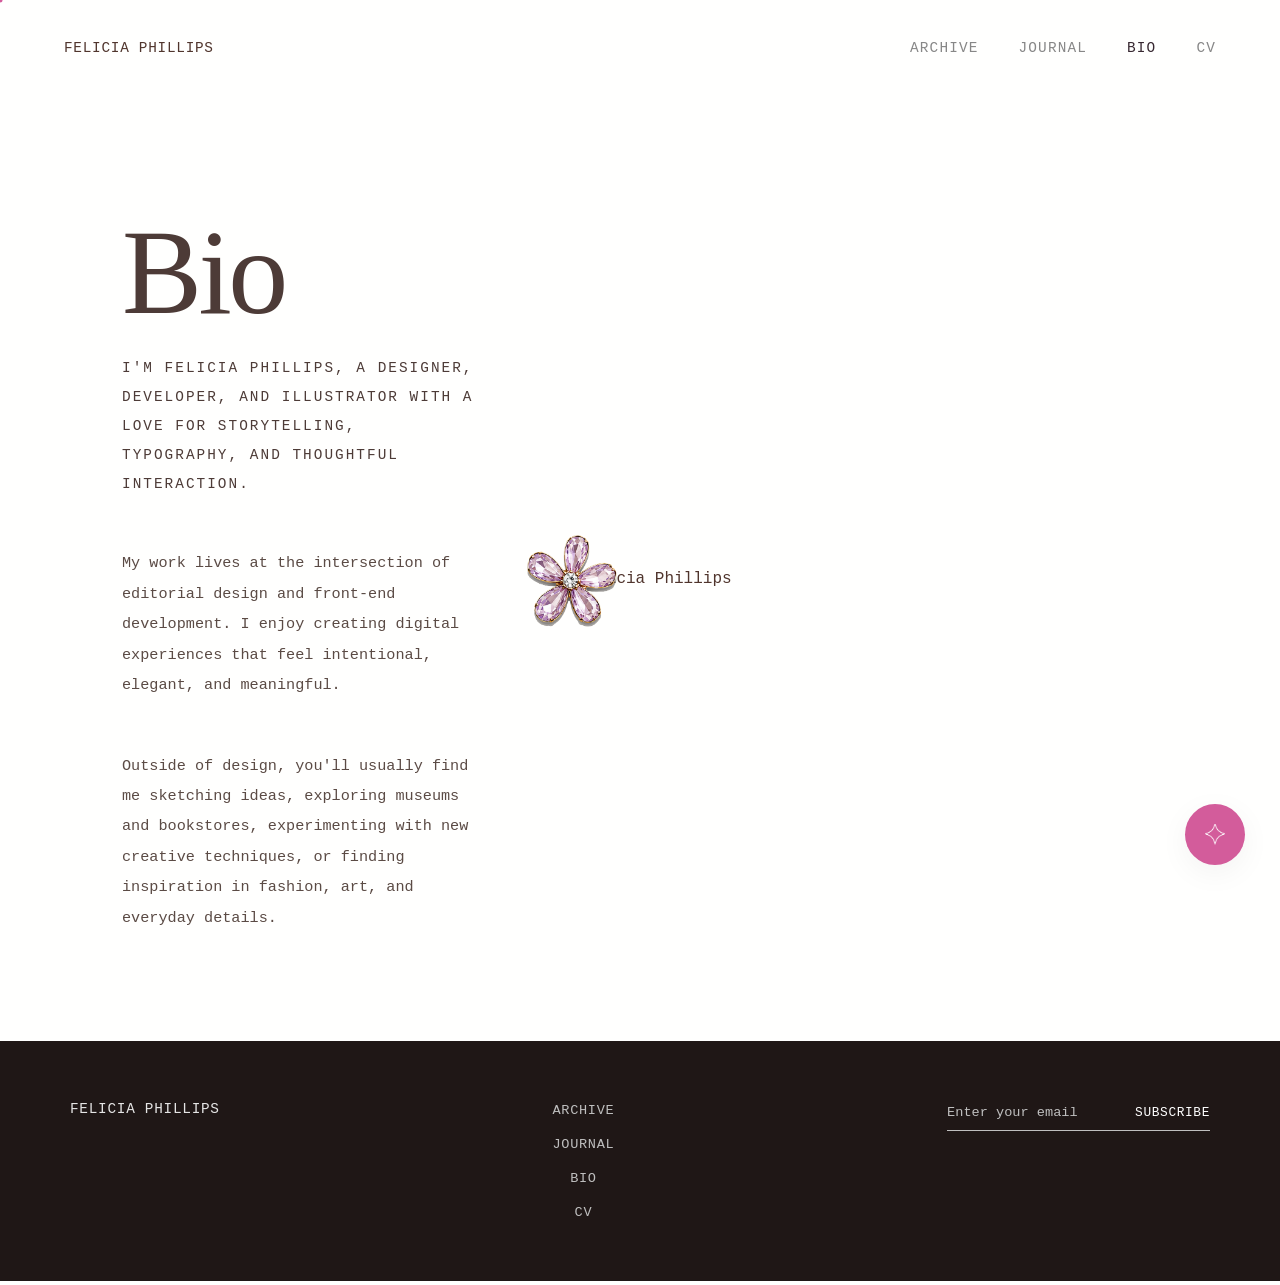
==== bio.html @ 668a7ea1 "Update 🐚" ====
<!DOCTYPE html>
<html lang="en">

<head>
    <meta charset="UTF-8">
    <meta name="viewport" content="width=device-width, initial-scale=1.0">
    <title>Felicia Phillips ꕤ</title>
    <link rel="stylesheet" href="styles.css">
    <link rel="stylesheet" href="https://use.typekit.net/wfd1msr.css">
    <link rel="stylesheet" href="bio-styles.css">
</head>

<body>

    <div class="cursor"></div>

    <header>

        <nav class="navbar">

            <a href="./index.html" class="logo">
                Felicia Phillips
            </a>

            <ul class="nav-links">
                <li><a href="./index.html">Archive</a></li>
                <li><a href="./journal.html">Journal</a></li>
                <li class="active"><a href="./bio.html">Bio</a></li>
                <li><a href="./cv.html">CV</a></li>
            </ul>

        </nav>

    </header>

  <main class="bio-page">

    <section class="bio-content">

        <h1 class="bio-title">Bio</h1>

        <p class="headline-text">
            I'm Felicia Phillips, a designer, developer, and illustrator
            with a love for storytelling, typography, and thoughtful interaction.
        </p>
        <br>
        <p class="bio-text">
            My work lives at the intersection of editorial design and
            front-end development. I enjoy creating digital experiences
            that feel intentional, elegant, and meaningful.
        </p>
        <br>
        <p class="bio-text">
            Outside of design, you'll usually find me sketching 
            ideas, exploring museums and bookstores, experimenting 
            with new creative techniques, or finding inspiration 
            in fashion, art, and everyday details.
        </p>

    </section>

   <div class="bio-image">

    <img class="portrait"
         src="images/your-photo.jpg"
         alt="Felicia Phillips">

    <img class="flower-gem"
         src="images/Flower-Gem.png"
         alt="">

    <img class="moon-gem"
         src="imageS/Moon_Gem.png"
         alt="">

</div>

</main>

    <footer class="editorial-footer">
        <div class="footer-brand">
            <p class="brand-name">Felicia Phillips</p>
        </div>

        <nav class="footer-nav">
            <ul class="footer-links">
                <li><a href="./index.html">Archive</a></li>
                <li><a href="./journal.html">Journal</a></li>
                <li><a href="./bio.html">Bio</a></li>
                <li><a href="./cv.html">CV</a></li>
            </ul>
        </nav>

        <form class="footer-form">
            <div class="input-group">
                <input type="email" placeholder="Enter your email" required />
                <button type="submit">Subscribe</button>
            </div>
        </form>
    </footer>



    <button class="chatbot">
        <img src="images/twinkle.png" alt="">
    </button>

    <script src="scripts.js"></script>

</body>

</html>
---- styles.css ----
/* Reset */

* {
    margin: 0;
    padding: 0;
    box-sizing: border-box;
    cursor: none;
}

html {
    scroll-behavior: smooth;
}

/* Global */

body {
    font-family: "IBM Plex Mono", monospace;
    font-weight: 100;
    color: #50352d;
    background: #fffffe;
}

/* Cursor */

.cursor {
    position: fixed;
    width: 5px;
    height: 5px;
    background:  #d35c9b;
    border-radius: 50%;
    pointer-events: none;
    transform: translate(-50%, -50%);
    z-index: 9999;
    transition:
        transform .08s ease,
        width .2s ease,
        height .2s ease;
}

/* Navigation */

.navbar {
    display: flex;
    justify-content: space-between;
    align-items: center;
    padding: 2.5rem 4rem;
    font-size: 0.9rem;
    margin-bottom:100px;
}

.logo {
    text-decoration: none;
    color: inherit;
    text-transform: uppercase;
    letter-spacing: .05em;
}

.nav-links {
    display: flex;
    gap: 2.5rem;
    list-style: none;
}

.nav-links a {
    text-decoration: none;
    color: #878787;
    letter-spacing: .08em;
    text-transform: uppercase;
    transition: opacity .3s;
     font-weight: 100;
    
}

.active a {
    color: #372831;
}

.nav-links a:hover {
    opacity: .35;
}




/* --- Footer Container --- */
footer.editorial-footer {
  background-color: #1f1716;; 
  color: #ffffff;
  display: flex;
  flex-direction: row;
  justify-content: space-between;
  align-items: flex-start;
  padding: 60px 70px; 
  margin-top: 80px;
  font-family: monospace, monospace; 
}

/* --- Brand Name --- */
.brand-name {
  font-size: 0.9rem;
  letter-spacing: 0.05em;
  text-transform: uppercase;
  margin: 0;
  color: #e5e5e5;
}

/* --- Navigation & Links --- */
footer ul.footer-links {
  list-style: none; 
  padding: 0;
  margin: 0;
  display: flex;
  flex-direction: column;
  gap: 16px;
  text-align: center;
}

footer ul.footer-links a {
  color: #bfbfbf;
  text-decoration: none;
  font-size: 0.85rem;
  text-transform: uppercase;
  letter-spacing: 0.05em;
  transition: color 0.2s ease, transform 0.2s ease;
  display: inline-block;
}

footer ul.footer-links a:hover {
  color: #ffffff;
  transform: translateY(-1px);
}


.footer-form {
  display: flex;
  align-items: center;
}

.input-group {
  display: flex;
  align-items: center;
  border-bottom: 1px solid #bfbfbf; 
  padding-bottom: 6px;
  transition: border-color 0.3s ease;
}

.input-group:focus-within {
  border-bottom-color: #ffffff; 
}

.footer-form input[type="email"] {
  background: transparent;
  border: none;
  outline: none;
  color: #ffffff;
  font-family: inherit;
  font-size: 0.85rem;
  padding: 4px 8px 4px 0;
  width: 180px;
}

.footer-form input[type="email"]::placeholder {
  color: #bfbfbf;
}

.footer-form button[type="submit"] {
  background: transparent;
  border: none;
  color: #ffffff;
  font-family: inherit;
  font-size: 0.8rem;
  text-transform: uppercase;
  letter-spacing: 0.05em;
  cursor: pointer;
  padding: 4px 0 4px 8px;
  transition: opacity 0.2s ease;
}

.footer-form button[type="submit"]:hover {
  opacity: 0.7;
}



/* Chatbot */

.chatbot {
    position: fixed;
    bottom: 35px;
    right: 35px;
    display: flex;
    align-items: center;
    gap: 14px;
    padding: 20px;
    background: #d35c9b;
    border:none;
    border-radius: 50%;
    font-size: .875rem;
    letter-spacing: .08em;
    text-transform: uppercase;
    box-shadow: 0 8px 30px rgba(0,0,0,.05);
    transition:
        transform .35s ease,
        box-shadow .35s ease;
    z-index: 1000;
}

.chatbot img {
    width: 20px;
    height: auto;
    flex-shrink: 0;
}

.chatbot:hover {
    transform: translateY(-3px);
    box-shadow: 0 18px 40px rgba(0,0,0,.08);
}
---- bio-styles.css ----
.bio-page {
    max-width: 1100px;
    min-height: 85vh;

    margin: 0 auto;
    padding: 0 2rem;

    display: flex;
    align-items: center;
    justify-content: space-between;

    gap: 5rem;
}



.bio-content {
    flex: .9;
    max-width: 360px;
}

.bio-title {
    font-family: ivypresto-display, serif;
    font-weight: 100;
    font-size: 7.5rem;
    line-height: .82;
    letter-spacing: -.03em;

    color: #4d3b37;

    margin-bottom: 2rem;
}

.headline-text {
    font-size: .9rem;
    text-transform: uppercase;
    letter-spacing: .14em;
    line-height: 2;
    color: #4d3b37;

    margin-bottom: 2rem;
}

.bio-text {
    font-size: .95rem;
    line-height: 2;
    color: #5b4b45;

    margin-bottom: 2rem;
}

.bio-content p:last-child {
    margin-bottom: 0;
}



.bio-footer {
    margin-top: 4rem;

    text-transform: uppercase;
    letter-spacing: .14em;
    font-size: .72rem;
    line-height: 2;
}

.bio-footer .stars {
    color: #ddb35d;
    font-size: 1rem;
    margin-bottom: 1rem;
}



.bio-image {
    flex: 1;

    position: relative;
}

.bio-image .portrait {
    width: 100%;
    display: block;
}

.bio-image .flower-gem {
    position: absolute;

    width: 90px;

    top: -35px;
    left: -35px;

    z-index: 5;
}

.bio-image .moon-gem {
    position: absolute;

    width: 110px;

    right: -35px;
    bottom: -35px;

    z-index: 5;
}



@media (max-width: 900px) {

    .bio-page {
        flex-direction: column;
        text-align: center;

        gap: 3rem;

        padding-top: 3rem;
        padding-bottom: 5rem;
    }


    .bio-content {
        max-width: 550px;
        margin-bottom:90px;
    }

    .bio-title {
        font-size: 5rem;
    }

    .bio-image {
        max-width: 450px;
    }

    .bio-image .flower-gem {
        left: -15px;
        top: -15px;
    }

    .bio-image .moon-gem {
        right: -15px;
        bottom: -15px;
    }
    .bio-image .portrait {
    display: none;
}

}
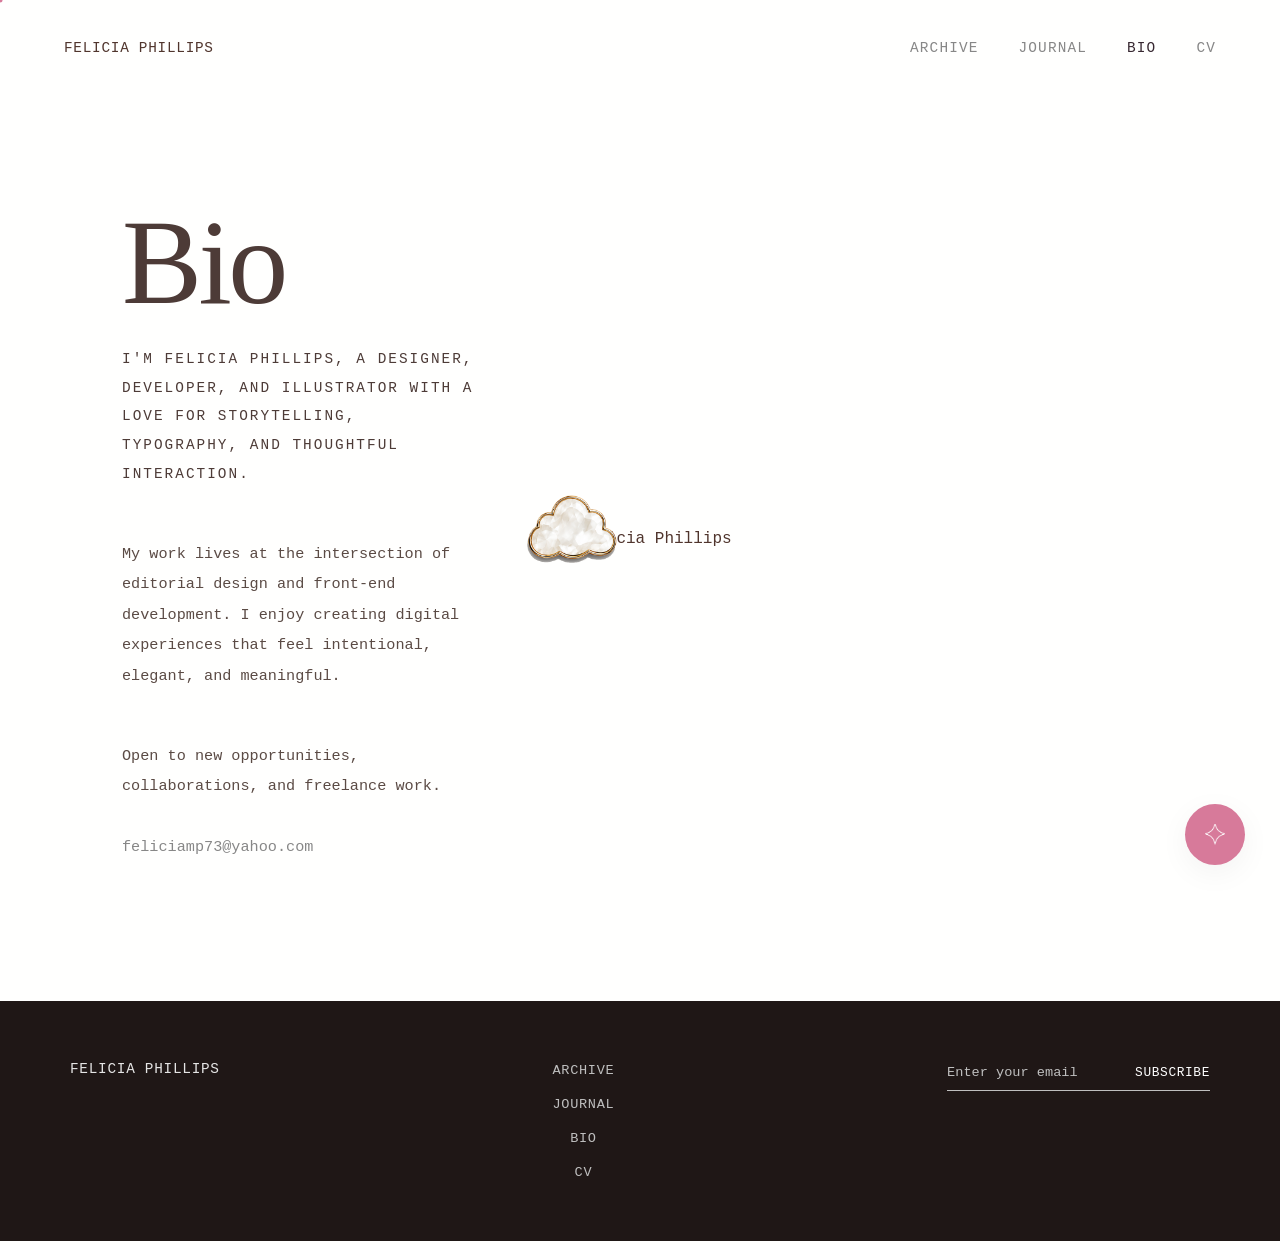
==== commit 83894e1a: "Update" ====
--- a/bio.html
+++ b/bio.html
@@ -33,49 +33,46 @@
 
     </header>
 
-  <main class="bio-page">
+    <main class="bio-page">
 
-    <section class="bio-content">
+        <section class="bio-content">
 
-        <h1 class="bio-title">Bio</h1>
+            <h1 class="bio-title">Bio</h1>
 
-        <p class="headline-text">
-            I'm Felicia Phillips, a designer, developer, and illustrator
-            with a love for storytelling, typography, and thoughtful interaction.
-        </p>
-        <br>
-        <p class="bio-text">
-            My work lives at the intersection of editorial design and
-            front-end development. I enjoy creating digital experiences
-            that feel intentional, elegant, and meaningful.
-        </p>
-        <br>
-        <p class="bio-text">
-            Outside of design, you'll usually find me sketching 
-            ideas, exploring museums and bookstores, experimenting 
-            with new creative techniques, or finding inspiration 
-            in fashion, art, and everyday details.
-        </p>
+            <p class="headline-text">
+                I'm Felicia Phillips, a designer, developer, and illustrator
+                with a love for storytelling, typography, and thoughtful interaction.
+            </p>
+            <br>
+            <p class="bio-text">
+                My work lives at the intersection of editorial design and
+                front-end development. I enjoy creating digital experiences
+                that feel intentional, elegant, and meaningful.
+            </p>
+            <br>
+            <p class="bio-text">
+                Open to new opportunities,
+                collaborations, and freelance work.
+                <br><br>
 
-    </section>
+                <a href="mailto:feliciamp73@yahoo.com">
+                    feliciamp73@yahoo.com
+                </a>
+            </p>
 
-   <div class="bio-image">
+        </section>
 
-    <img class="portrait"
-         src="images/your-photo.jpg"
-         alt="Felicia Phillips">
+        <div class="bio-image">
 
-    <img class="flower-gem"
-         src="images/Flower-Gem.png"
-         alt="">
+            <img class="portrait" src="images/your-photo.jpg" alt="Felicia Phillips">
 
-    <img class="moon-gem"
-         src="imageS/Moon_Gem.png"
-         alt="">
+            <img class="flower-gem" src="images/Cloud_Gem.png" alt="">
 
-</div>
+            <img class="moon-gem" src="imageS/Moon_Gem.png" alt="">
 
-</main>
+        </div>
+
+    </main>
 
     <footer class="editorial-footer">
         <div class="footer-brand">
--- a/styles.css
+++ b/styles.css
@@ -26,7 +26,7 @@
     position: fixed;
     width: 5px;
     height: 5px;
-    background:  #d35c9b;
+    background:   #D77A9A;
     border-radius: 50%;
     pointer-events: none;
     transform: translate(-50%, -50%);
@@ -45,7 +45,7 @@
     align-items: center;
     padding: 2.5rem 4rem;
     font-size: 0.9rem;
-    margin-bottom:100px;
+    margin-bottom:60px;
 }
 
 .logo {
@@ -192,7 +192,7 @@
     align-items: center;
     gap: 14px;
     padding: 20px;
-    background: #d35c9b;
+    background: #D77A9A;
     border:none;
     border-radius: 50%;
     font-size: .875rem;
--- a/bio-styles.css
+++ b/bio-styles.css
@@ -55,24 +55,6 @@
 }
 
 
-
-.bio-footer {
-    margin-top: 4rem;
-
-    text-transform: uppercase;
-    letter-spacing: .14em;
-    font-size: .72rem;
-    line-height: 2;
-}
-
-.bio-footer .stars {
-    color: #ddb35d;
-    font-size: 1rem;
-    margin-bottom: 1rem;
-}
-
-
-
 .bio-image {
     flex: 1;
 
@@ -106,6 +88,10 @@
     z-index: 5;
 }
 
+a {
+    color: #878787;
+    text-decoration: none;
+}
 
 
 @media (max-width: 900px) {
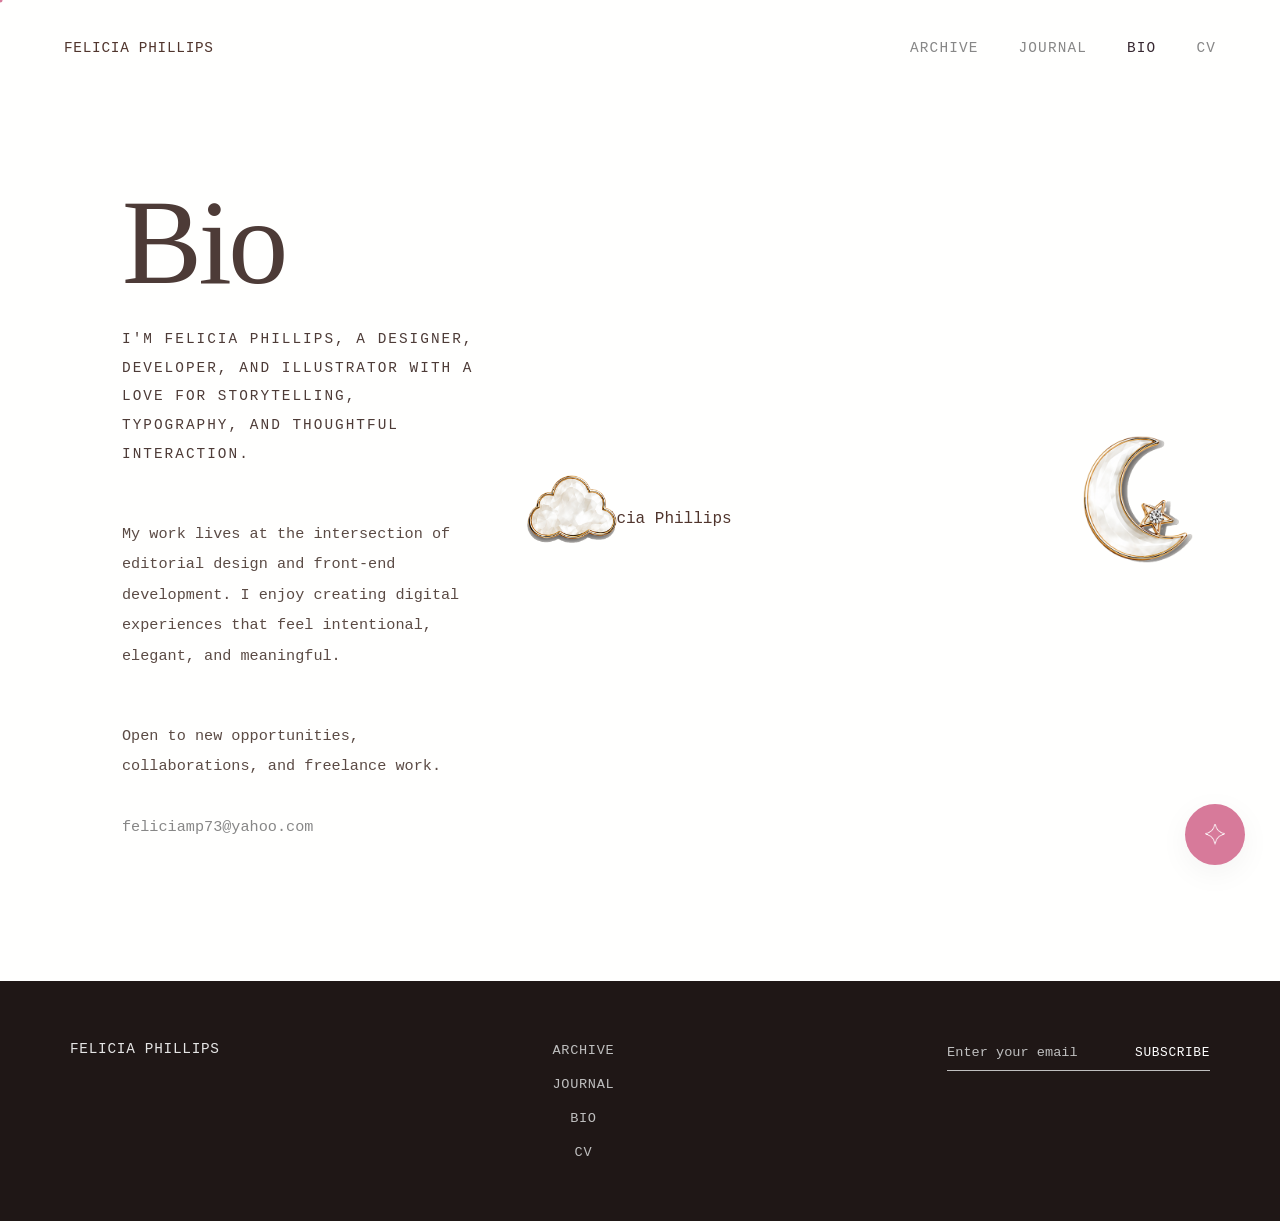
==== commit 22bf1d2d: "Update bio.html" ====
--- a/bio.html
+++ b/bio.html
@@ -68,7 +68,7 @@
 
             <img class="flower-gem" src="images/Cloud_Gem.png" alt="">
 
-            <img class="moon-gem" src="imageS/Moon_Gem.png" alt="">
+            <img class="moon-gem" src="images/Moon_Gem.png" alt="">
 
         </div>
 
--- a/styles.css
+++ b/styles.css
@@ -45,7 +45,7 @@
     align-items: center;
     padding: 2.5rem 4rem;
     font-size: 0.9rem;
-    margin-bottom:60px;
+    margin-bottom:40px;
 }
 
 .logo {
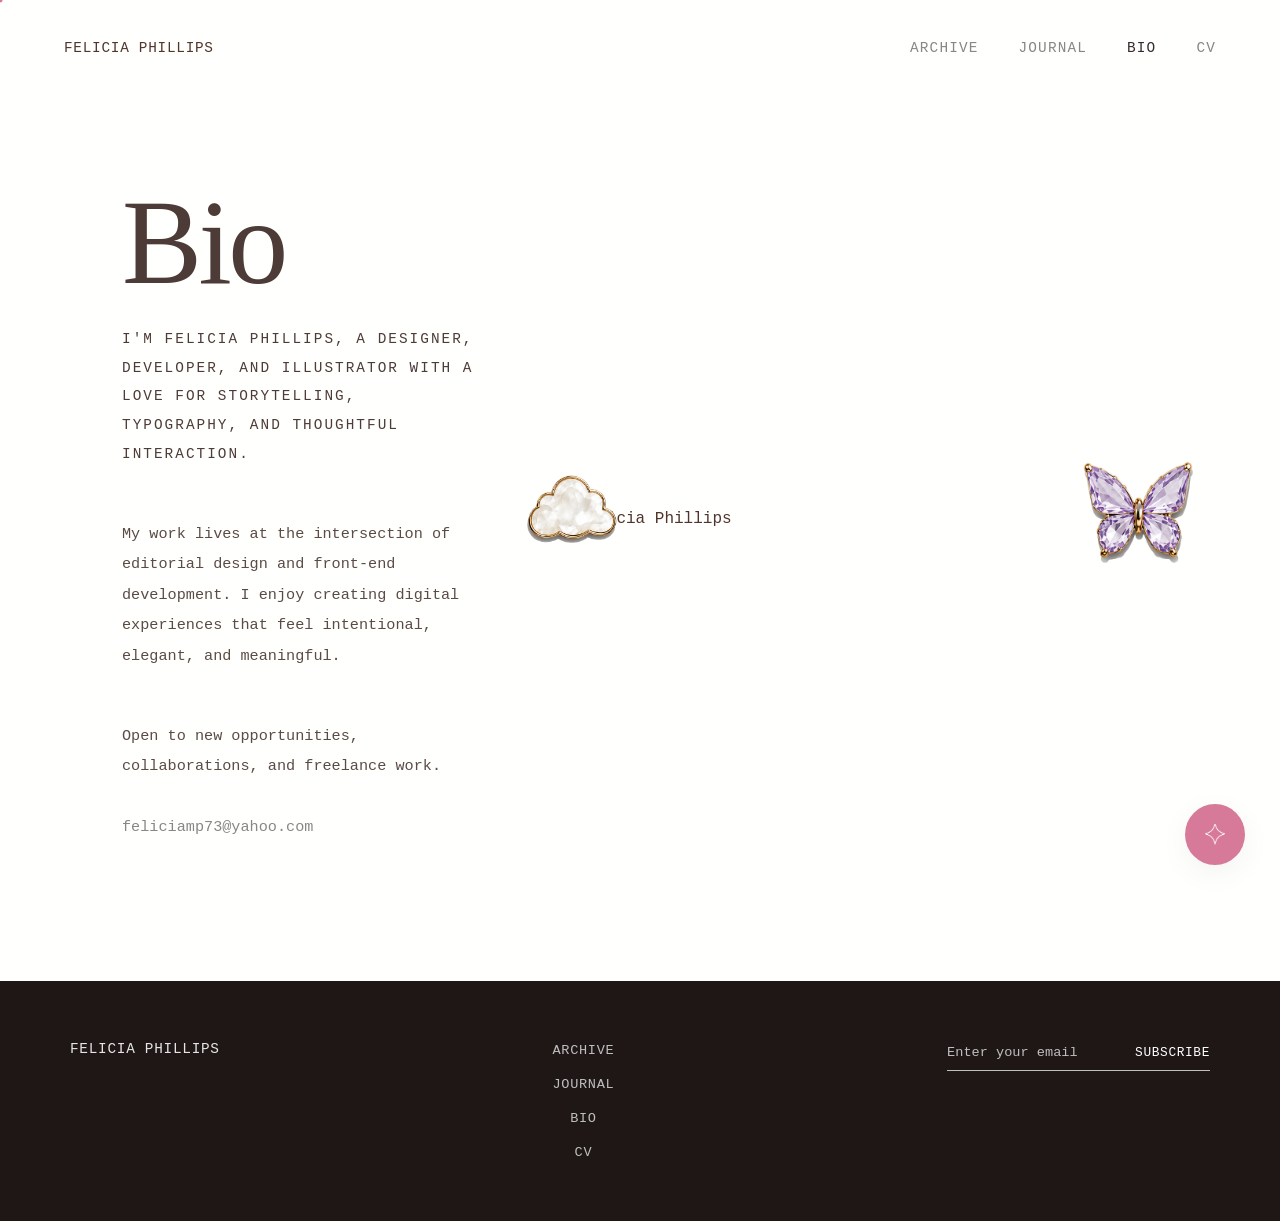
==== commit f1796376: "Update" ====
--- a/bio.html
+++ b/bio.html
@@ -4,7 +4,7 @@
 <head>
     <meta charset="UTF-8">
     <meta name="viewport" content="width=device-width, initial-scale=1.0">
-    <title>Felicia Phillips ꕤ</title>
+    <title>Felicia Phillipsꕤ</title>
     <link rel="stylesheet" href="styles.css">
     <link rel="stylesheet" href="https://use.typekit.net/wfd1msr.css">
     <link rel="stylesheet" href="bio-styles.css">
@@ -68,7 +68,7 @@
 
             <img class="flower-gem" src="images/Cloud_Gem.png" alt="">
 
-            <img class="moon-gem" src="images/Moon_Gem.png" alt="">
+            <img class="moon-gem" src="images/Butterfly_Gem.png" alt="">
 
         </div>
 
@@ -106,4 +106,4 @@
 
 </body>
 
-</html>+</html>
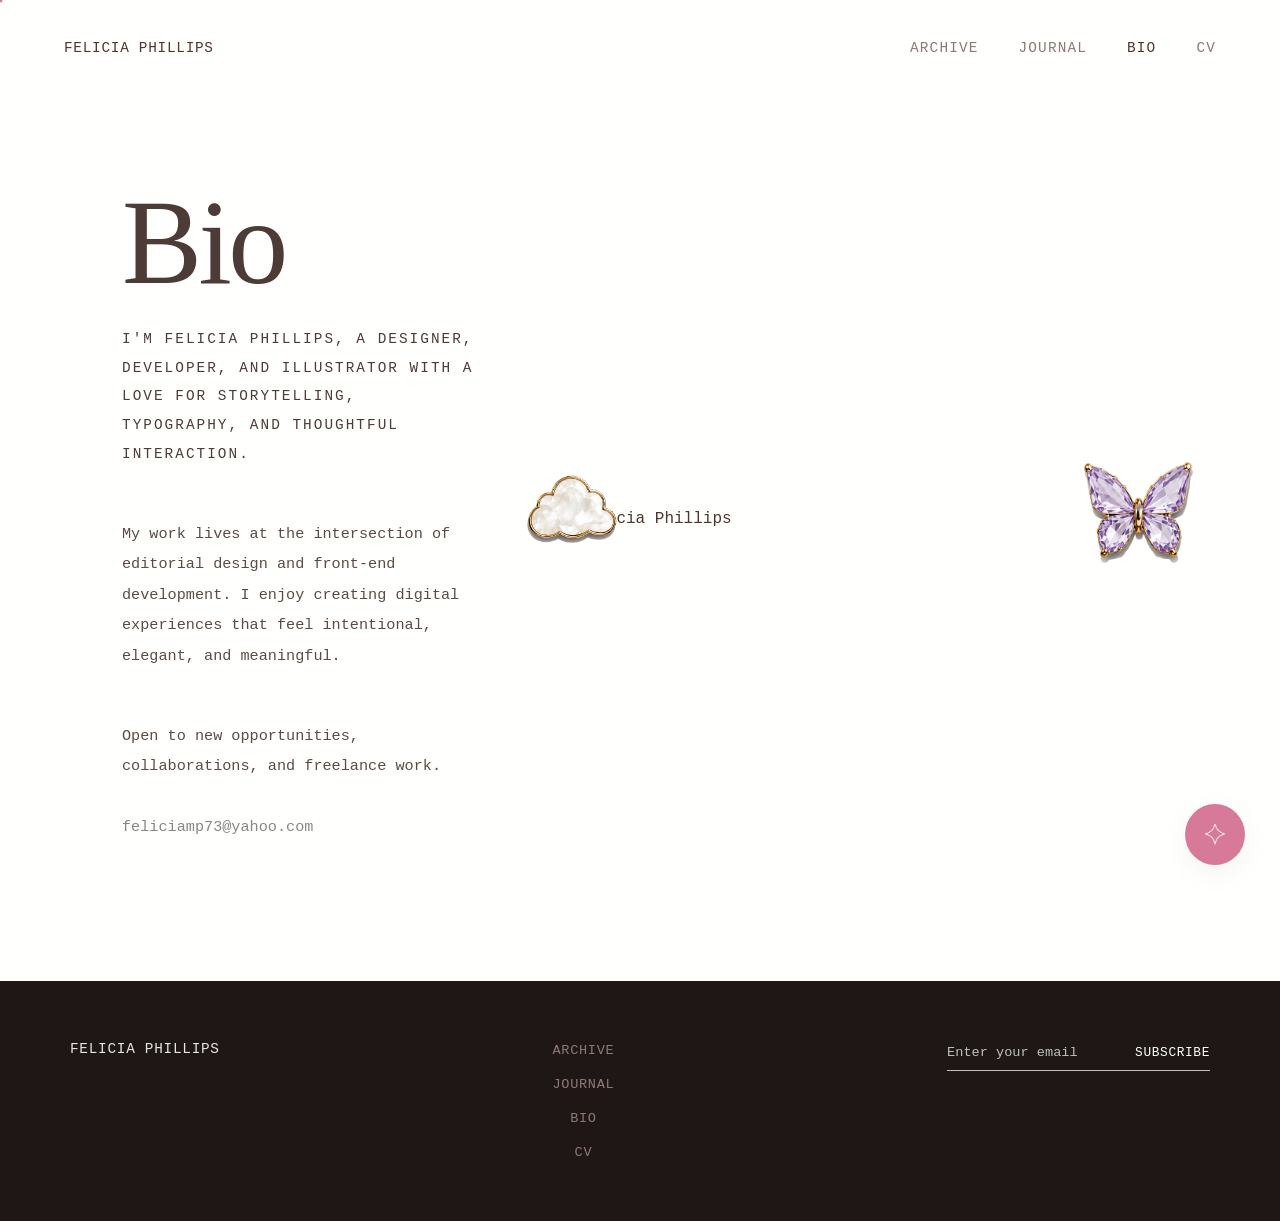
==== commit 4544acae: "Update" ====
--- a/bio.html
+++ b/bio.html
@@ -23,10 +23,10 @@
             </a>
 
             <ul class="nav-links">
-                <li><a href="./index.html">Archive</a></li>
-                <li><a href="./journal.html">Journal</a></li>
+               <li><a href="./index.html">Archive</a></li>
+                <li><a href="./index.html"  title="coming soon">Journal</a></li>
                 <li class="active"><a href="./bio.html">Bio</a></li>
-                <li><a href="./cv.html">CV</a></li>
+                <li><a href="./index.html"  title="coming soon">CV</a></li>
             </ul>
 
         </nav>
--- a/styles.css
+++ b/styles.css
@@ -63,7 +63,7 @@
 
 .nav-links a {
     text-decoration: none;
-    color: #878787;
+      color:#8D7A74;
     letter-spacing: .08em;
     text-transform: uppercase;
     transition: opacity .3s;
@@ -72,7 +72,7 @@
 }
 
 .active a {
-    color: #372831;
+    color: #50352d;
 }
 
 .nav-links a:hover {
@@ -116,7 +116,7 @@
 }
 
 footer ul.footer-links a {
-  color: #bfbfbf;
+    color:#8D7A74;
   text-decoration: none;
   font-size: 0.85rem;
   text-transform: uppercase;
@@ -214,4 +214,152 @@
 .chatbot:hover {
     transform: translateY(-3px);
     box-shadow: 0 18px 40px rgba(0,0,0,.08);
+}
+
+
+
+@media (max-width: 1024px) {
+
+    .navbar {
+        padding: 2rem 2rem .75rem;
+        margin-bottom: 0;
+    }
+
+    .nav-links {
+        gap: 1.5rem;
+    }
+
+    footer.editorial-footer {
+        padding: 50px 40px;
+        gap: 3rem;
+        flex-wrap: wrap;
+    }
+
+    .footer-form input[type="email"] {
+        width: 150px;
+    }
+
+    .chatbot {
+        bottom: 25px;
+        right: 25px;
+        padding: 18px;
+    }
+}
+
+@media (max-width: 768px) {
+
+    * {
+        cursor: auto;
+    }
+
+    .cursor {
+        display: none;
+    }
+
+    .navbar {
+        flex-direction: column;
+        gap: .75rem;
+        padding: 2rem 1.5rem .5rem;
+        margin-bottom: 0;
+    }
+
+    .logo {
+        font-size: .85rem;
+    }
+
+    .nav-links {
+        justify-content: center;
+        flex-wrap: wrap;
+        gap: 1.25rem;
+    }
+
+    footer.editorial-footer {
+        flex-direction: column;
+        align-items: center;
+        text-align: center;
+        gap: 2.5rem;
+        padding: 50px 30px;
+    }
+
+    .footer-form {
+        width: 100%;
+        justify-content: center;
+    }
+
+    .footer-form input[type="email"] {
+        width: 220px;
+    }
+
+    .chatbot {
+        bottom: 20px;
+        right: 20px;
+        padding: 16px;
+    }
+
+    .chatbot img {
+        width: 18px;
+    }
+}
+
+@media (max-width: 480px) {
+
+    .navbar {
+        flex-direction: column;
+        gap: .5rem;
+        padding: 2.25rem 1rem .5rem;
+        margin-bottom: 0;
+    }
+
+    .logo {
+        font-size: .8rem;
+    }
+
+    .nav-links {
+        justify-content: center;
+        flex-wrap: wrap;
+        gap: 1rem;
+    }
+
+    .nav-links a {
+        font-size: .75rem;
+    }
+
+    footer.editorial-footer {
+        padding: 40px 20px;
+    }
+
+    .brand-name {
+        font-size: .8rem;
+    }
+
+    footer ul.footer-links a {
+        font-size: .75rem;
+    }
+
+    .footer-form {
+        width: 100%;
+    }
+
+    .input-group {
+        width: 100%;
+    }
+
+    .footer-form input[type="email"] {
+        width: 100%;
+        min-width: 0;
+    }
+
+    .footer-form button[type="submit"] {
+        font-size: .75rem;
+    }
+
+    .chatbot {
+        bottom: 15px;
+        right: 15px;
+        padding: 14px;
+    }
+
+    .chatbot img {
+        width: 16px;
+    }
 }
